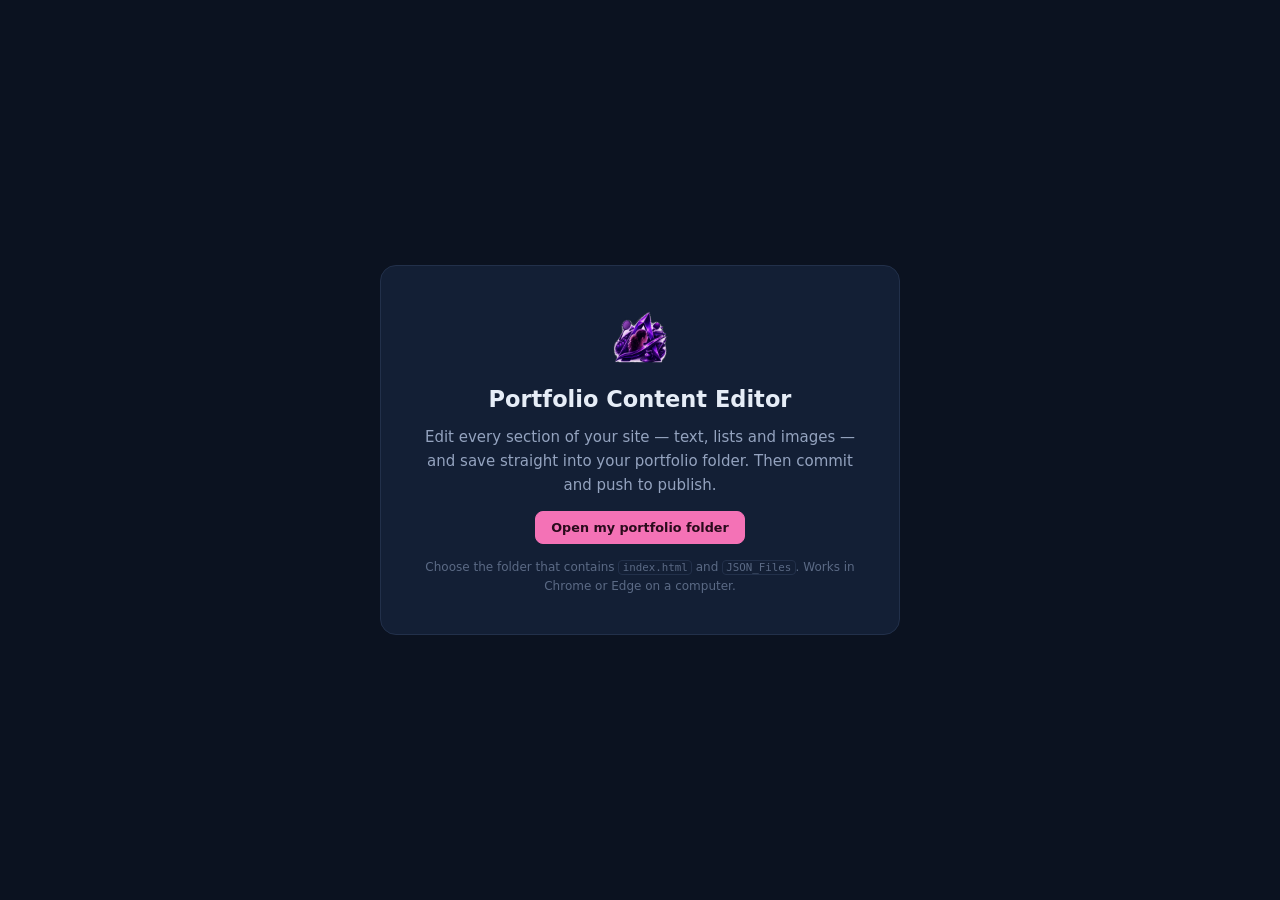
==== admin/index.html @ 447f1cd0 "Personal Projects, Achievements, What's New, HTML content editor, new day animation - Personal Proje" ====
<!DOCTYPE html>
<html lang="en">
<head>
  <meta charset="UTF-8" />
  <meta name="viewport" content="width=device-width, initial-scale=1.0" />
  <meta name="robots" content="noindex" />
  <title>Portfolio Content Editor</title>
  <link rel="icon" href="../Images/favicon.ico" />
  <link rel="stylesheet" href="admin.css" />
</head>
<body>

<!-- Start: pick the portfolio folder -->
<main class="start" id="start">
  <div class="start-card">
    <img src="../Images/logo-192.png" alt="" width="64" height="64" />
    <h1>Portfolio Content Editor</h1>
    <p>Edit every section of your site — text, lists and images — and save straight into your portfolio folder. Then commit and push to publish.</p>
    <button class="btn btn-primary" id="openFolder" type="button">Open my portfolio folder</button>
    <button class="btn" id="reopenFolder" type="button" hidden>Reopen <span id="lastFolder"></span></button>
    <p class="hint" id="startHint">Choose the folder that contains <code>index.html</code> and <code>JSON_Files</code>. Works in Chrome or Edge on a computer.</p>
    <p class="error" id="startError" hidden></p>
  </div>
</main>

<!-- Editor -->
<div class="app" id="app" hidden>
  <aside class="side">
    <div class="side-head">
      <img src="../Images/logo-192.png" alt="" width="32" height="32" />
      <div>
        <strong>Content Editor</strong>
        <span id="folderName"></span>
      </div>
    </div>
    <div class="quick">
      <span class="side-label">Quick add</span>
      <button class="btn btn-small" type="button" data-quick="achievement">+ Achievement</button>
      <button class="btn btn-small" type="button" data-quick="project">+ Personal project</button>
      <button class="btn btn-small" type="button" data-quick="news">+ What's New post</button>
    </div>
    <span class="side-label">Sections</span>
    <nav class="files" id="fileList"></nav>
  </aside>

  <main class="main">
    <header class="bar">
      <div>
        <h2 id="fileTitle">Choose a section</h2>
        <p id="fileDesc"></p>
      </div>
      <div class="bar-actions">
        <label class="switch"><input type="checkbox" id="rawToggle" /> <span>Raw JSON</span></label>
        <button class="btn" id="revertBtn" type="button" disabled>Undo changes</button>
        <button class="btn btn-primary" id="saveBtn" type="button" disabled>Save</button>
      </div>
    </header>
    <div class="editor" id="editor">
      <div class="welcome">
        <h3>Welcome back</h3>
        <p>Pick a section on the left. Changes are kept in this tab until you press <strong>Save</strong>, which writes the JSON file into your folder.</p>
        <ul>
          <li><strong>Lists</strong> of things (projects, photos, steps) can be added, reordered, duplicated or removed.</li>
          <li><strong>Images:</strong> use <em>Upload</em> next to any image field — the file is copied into your folder and the path is filled in.</li>
          <li><strong>Live numbers:</strong> write <code>{years}</code> or <code>{tenure}</code> in text, or <code>{auto}</code> as a timeline duration.</li>
          <li>Adding an achievement or personal project offers to post it to <strong>What's New</strong> too.</li>
          <li>To publish: commit and push the folder (e.g. GitHub Desktop or <code>git add -A &amp;&amp; git commit -m "Update content" &amp;&amp; git push</code>).</li>
        </ul>
      </div>
    </div>
  </main>
</div>

<!-- What's New prompt -->
<dialog class="dialog" id="newsDialog">
  <form method="dialog" id="newsForm">
    <h3>Add this to What's New?</h3>
    <p class="hint">It will appear at the top of the What's New page and as the "New" link on your homepage.</p>
    <label>Title <input name="title" required /></label>
    <label>Short text <textarea name="text" rows="3"></textarea></label>
    <div class="row">
      <label>Date <input name="date" type="date" required /></label>
      <label>Type
        <select name="type">
          <option value="achievement">Achievement</option>
          <option value="project">Project</option>
          <option value="site">Website</option>
          <option value="skill">Skill</option>
          <option value="certification">Certification</option>
          <option value="role">Role</option>
          <option value="other">Other</option>
        </select>
      </label>
    </div>
    <label>Link <input name="link" placeholder="#achievements or https://…" /></label>
    <label>Image (optional) <input name="image" placeholder="Path to an image in your folder" /></label>
    <div class="dialog-actions">
      <button class="btn" value="skip" type="submit">Not now</button>
      <button class="btn btn-primary" value="add" type="submit">Add to What's New</button>
    </div>
  </form>
</dialog>

<div class="toast" id="toast" role="status" aria-live="polite" hidden></div>

<script src="admin.js"></script>
</body>
</html>
---- admin/admin.css ----
/* Portfolio Content Editor — same Ocean pink palette as the site */
:root {
  --bg: #0b1220; --raised: #101a2c; --card: #131f35; --line: #22304a; --line-soft: #1a2640;
  --text: #e6edf7; --soft: #94a3bf; --muted: #5b6a85;
  --pink: #f472b6; --violet: #a78bfa; --ok: #22c55e; --bad: #f87171;
  --radius: 10px;
  font-family: 'Inter', system-ui, -apple-system, 'Segoe UI', sans-serif;
  color-scheme: dark;
}
* { box-sizing: border-box; }
html, body { margin: 0; height: 100%; background: var(--bg); color: var(--text); font-size: 15px; }
code { background: var(--card); border: 1px solid var(--line); border-radius: 4px; padding: 0 .3em; font-size: .9em; }
[hidden] { display: none !important; }

/* Buttons */
.btn {
  font: inherit; font-size: .85rem; font-weight: 500;
  border: 1px solid var(--line); background: var(--card); color: var(--text);
  border-radius: 8px; padding: .55rem 1rem; cursor: pointer;
  transition: border-color .2s, background .2s;
}
.btn:hover:not(:disabled) { border-color: var(--pink); }
.btn:disabled { opacity: .45; cursor: default; }
.btn-primary { background: var(--pink); border-color: var(--pink); color: #2a0b1c; font-weight: 600; }
.btn-primary:hover:not(:disabled) { background: #f9a8d4; }
.btn-small { padding: .35rem .7rem; font-size: .78rem; }
.btn-add { border-style: dashed; background: transparent; color: var(--pink); width: 100%; margin-top: .5rem; }
.icon {
  font: inherit; font-size: .8rem; line-height: 1;
  width: 28px; height: 28px; border-radius: 6px;
  border: 1px solid var(--line); background: var(--raised); color: var(--soft); cursor: pointer;
}
.icon:hover:not(:disabled) { color: var(--text); border-color: var(--violet); }
.icon:disabled { opacity: .35; cursor: default; }
.icon.danger:hover { color: var(--bad); border-color: var(--bad); }
:focus-visible { outline: 2px solid var(--pink); outline-offset: 2px; }

/* Start screen */
.start { min-height: 100%; display: grid; place-items: center; padding: 2rem; }
.start-card {
  max-width: 520px; text-align: center;
  background: var(--card); border: 1px solid var(--line); border-radius: 16px; padding: 2.5rem 2rem;
  display: flex; flex-direction: column; align-items: center; gap: .9rem;
}
.start-card h1 { margin: .3rem 0 0; font-size: 1.5rem; font-weight: 600; }
.start-card p { margin: 0; color: var(--soft); line-height: 1.6; }
.hint { font-size: .8rem; color: var(--muted) !important; }
.error { color: var(--bad) !important; font-size: .85rem; }

/* Layout */
.app { display: grid; grid-template-columns: 270px minmax(0, 1fr); height: 100%; }
.side { background: var(--raised); border-right: 1px solid var(--line); padding: 1.1rem; overflow-y: auto; display: flex; flex-direction: column; gap: .6rem; }
.side-head { display: flex; gap: .7rem; align-items: center; margin-bottom: .6rem; }
.side-head strong { display: block; }
.side-head span { font-size: .75rem; color: var(--muted); }
.side-label { font-size: .65rem; font-weight: 700; letter-spacing: .14em; text-transform: uppercase; color: var(--muted); margin-top: .6rem; }
.quick { display: flex; flex-direction: column; gap: .4rem; }
.quick .btn { text-align: left; color: var(--pink); }
.files { display: flex; flex-direction: column; gap: 2px; }
.file-btn {
  font: inherit; text-align: left; cursor: pointer;
  background: none; border: 0; border-radius: 8px; color: var(--soft);
  padding: .55rem .7rem; display: flex; flex-direction: column;
}
.file-btn small { font-size: .68rem; color: var(--muted); }
.file-btn:hover { background: var(--card); color: var(--text); }
.file-btn.active { background: rgba(244,114,182,.12); color: var(--pink); }
.file-btn.dirty span::after { content: ' ●'; color: var(--pink); }

.main { display: flex; flex-direction: column; min-width: 0; height: 100%; }
.bar {
  display: flex; justify-content: space-between; align-items: center; gap: 1rem; flex-wrap: wrap;
  padding: 1rem 1.5rem; border-bottom: 1px solid var(--line); background: var(--bg);
}
.bar h2 { margin: 0; font-size: 1.15rem; font-weight: 600; }
.bar p { margin: .2rem 0 0; font-size: .8rem; color: var(--soft); max-width: 70ch; }
.bar-actions { display: flex; gap: .6rem; align-items: center; }
.switch { display: inline-flex; gap: .4rem; align-items: center; font-size: .8rem; color: var(--soft); margin-right: .4rem; cursor: pointer; }
.editor { flex: 1; overflow-y: auto; padding: 1.5rem; }
.form { max-width: 900px; display: flex; flex-direction: column; gap: 1rem; }
.welcome { max-width: 680px; line-height: 1.7; color: var(--soft); }
.welcome h3 { color: var(--text); margin-top: 0; }
.note { margin: 0; font-size: .8rem; color: var(--muted); }

/* Fields */
.f { display: flex; flex-direction: column; gap: .35rem; }
.f-label { font-size: .75rem; font-weight: 600; color: var(--soft); }
.f-hint { font-size: .72rem; color: var(--muted); }
.f-check { flex-direction: row-reverse; justify-content: flex-end; align-items: center; gap: .6rem; }
input[type=text], input[type=number], input[type=date], input[type=month], textarea, select, dialog input, dialog textarea {
  font: inherit; font-size: .88rem;
  width: 100%;
  background: var(--raised); color: var(--text);
  border: 1px solid var(--line); border-radius: 8px;
  padding: .55rem .7rem;
}
textarea { resize: vertical; line-height: 1.5; }
input:focus, textarea:focus, select:focus { border-color: var(--pink); outline: none; }
.img-tools { display: flex; align-items: center; gap: .6rem; }
.thumb { width: 72px; height: 54px; object-fit: cover; border-radius: 6px; border: 1px solid var(--line); background: var(--raised); }

.group { border: 1px solid var(--line); border-radius: var(--radius); padding: 1rem; display: flex; flex-direction: column; gap: .9rem; margin: 0; }
.group legend { padding: 0 .4rem; font-size: .7rem; font-weight: 700; letter-spacing: .12em; text-transform: uppercase; color: var(--violet); }

.list { display: flex; flex-direction: column; gap: .5rem; }
.list-head { display: flex; align-items: center; gap: .5rem; }
.count { font-size: .68rem; color: var(--muted); background: var(--card); border-radius: 999px; padding: .1rem .5rem; }
.card { border: 1px solid var(--line); border-radius: var(--radius); background: var(--card); }
.card[open] { border-color: rgba(244,114,182,.4); }
.card summary { list-style: none; cursor: pointer; display: flex; justify-content: space-between; align-items: center; gap: 1rem; padding: .6rem .7rem .6rem 1rem; }
.card summary::-webkit-details-marker { display: none; }
.card summary::before { content: '▸'; color: var(--muted); margin-right: .2rem; transition: transform .2s; }
.card[open] summary::before { transform: rotate(90deg); }
.card-title { flex: 1; font-weight: 500; overflow: hidden; text-overflow: ellipsis; white-space: nowrap; }
.card-actions { display: flex; gap: .3rem; }
.card-body { padding: .3rem 1rem 1.1rem; display: flex; flex-direction: column; gap: .9rem; border-top: 1px solid var(--line-soft); padding-top: 1rem; }

.img-grid { display: grid; grid-template-columns: repeat(auto-fill, minmax(130px, 1fr)); gap: .6rem; }
.img-cell { background: var(--card); border: 1px solid var(--line); border-radius: 8px; overflow: hidden; display: flex; flex-direction: column; }
.img-cell img { width: 100%; aspect-ratio: 4 / 3; object-fit: cover; background: var(--raised); }
.img-name { font-size: .68rem; color: var(--muted); padding: .3rem .45rem 0; overflow: hidden; text-overflow: ellipsis; white-space: nowrap; }
.img-actions { display: flex; gap: .25rem; padding: .35rem .45rem .45rem; }
.img-add {
  font: inherit; cursor: pointer; border: 1px dashed var(--line); border-radius: 8px; background: transparent; color: var(--pink);
  display: flex; flex-direction: column; align-items: center; justify-content: center; gap: .2rem; min-height: 120px;
}
.img-add span { font-size: 1.6rem; line-height: 1; }
.img-add:hover { border-color: var(--pink); }

.note-row { display: grid; grid-template-columns: 180px minmax(0, 1fr) 28px; gap: .5rem; align-items: center; }

.raw-wrap { max-width: 1000px; display: flex; flex-direction: column; gap: .5rem; height: 100%; }
.raw { font-family: ui-monospace, Menlo, Consolas, monospace; font-size: .8rem; min-height: 70vh; }
.raw-msg { margin: 0; font-size: .8rem; }
.raw-msg.ok { color: var(--ok); } .raw-msg.bad { color: var(--bad); }

/* Dialog + toast */
.dialog { border: 1px solid var(--line); border-radius: 14px; background: var(--card); color: var(--text); padding: 1.5rem; width: min(520px, 92vw); }
.dialog::backdrop { background: rgba(3,6,14,.7); }
.dialog h3 { margin: 0 0 .3rem; }
.dialog form { display: flex; flex-direction: column; gap: .8rem; }
.dialog label { display: flex; flex-direction: column; gap: .3rem; font-size: .78rem; color: var(--soft); }
.dialog .row { display: grid; grid-template-columns: 1fr 1fr; gap: .8rem; }
.dialog-actions { display: flex; justify-content: flex-end; gap: .6rem; margin-top: .4rem; }
.toast {
  position: fixed; bottom: 1.2rem; left: 50%; transform: translateX(-50%);
  background: var(--card); border: 1px solid var(--ok); color: var(--text);
  padding: .7rem 1.1rem; border-radius: 10px; font-size: .85rem; box-shadow: 0 10px 30px rgba(0,0,0,.4); z-index: 50;
}
.toast.bad { border-color: var(--bad); }

@media (max-width: 760px) {
  .app { grid-template-columns: 1fr; height: auto; }
  .side { border-right: 0; border-bottom: 1px solid var(--line); }
  .main { height: auto; }
  .note-row { grid-template-columns: 1fr 28px; }
  .note-row input:nth-child(2) { grid-column: 1 / -1; grid-row: 2; }
}

.img-cell img.missing, .img-cell img:not([src]) { visibility: hidden; }
.thumb:not([src]) { visibility: hidden; }
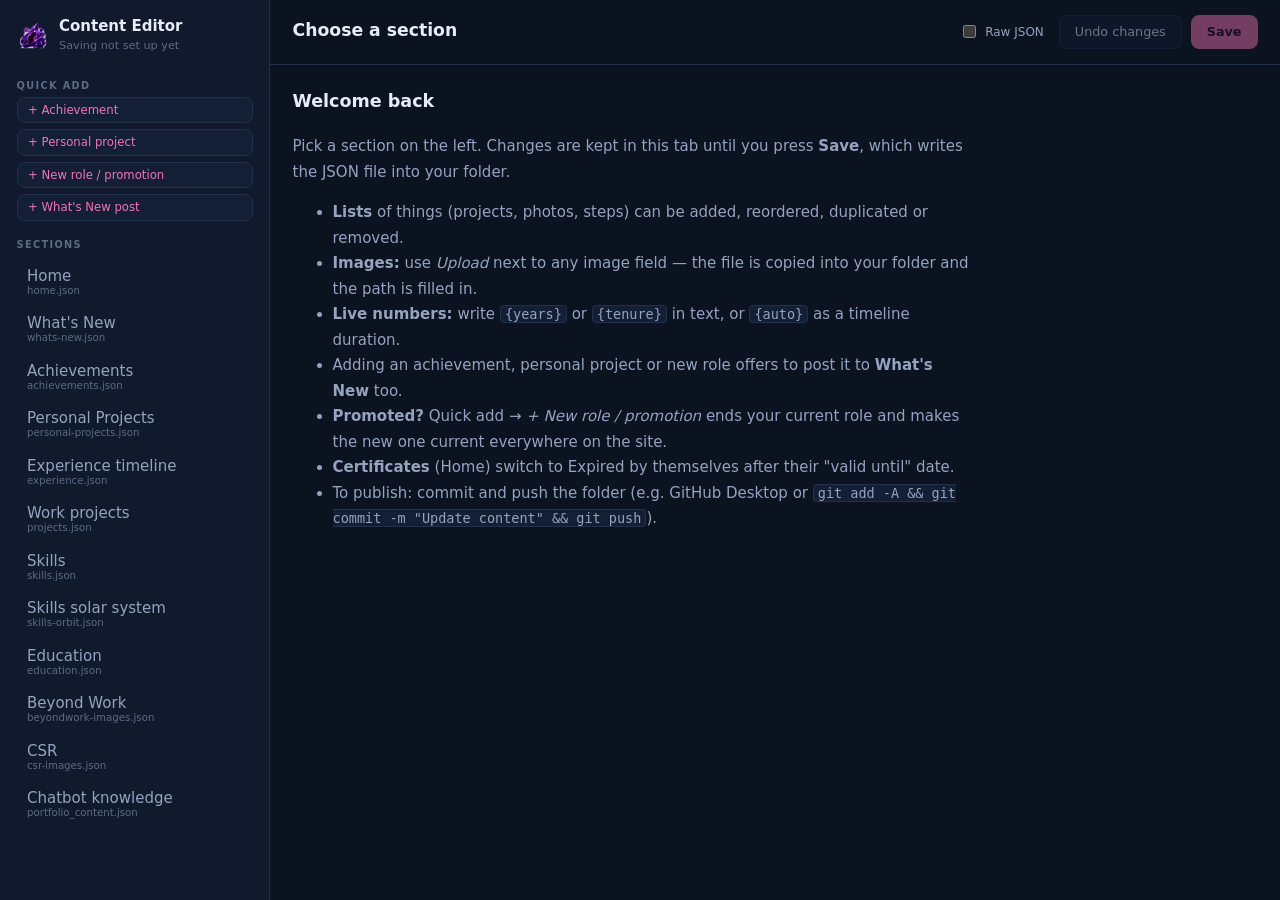
==== commit 108f9849: "Editor: open directly, no Live Server reloads, new items on top - Served by Live Server (or any web " ====
--- a/admin/index.html
+++ b/admin/index.html
@@ -7,11 +7,30 @@
   <title>Portfolio Content Editor</title>
   <link rel="icon" href="../Images/favicon.ico" />
   <link rel="stylesheet" href="admin.css" />
+  <script>
+    /* VS Code Live Server reloads any open page when a file in the folder
+       changes — including every image and JSON file this editor saves, which
+       would throw away unsaved edits ("Reload site?" pop-up). Live Server
+       listens on a WebSocket ending in /ws; the editor simply doesn't connect. */
+    (function () {
+      var RealWS = window.WebSocket;
+      if (!RealWS) return;
+      function Quiet(url, protocols) {
+        if (/\/ws\/?$/.test(String(url))) {
+          return { readyState: 3, send: function () {}, close: function () {}, addEventListener: function () {}, removeEventListener: function () {} };
+        }
+        return protocols ? new RealWS(url, protocols) : new RealWS(url);
+      }
+      Quiet.prototype = RealWS.prototype;
+      ['CONNECTING', 'OPEN', 'CLOSING', 'CLOSED'].forEach(function (k) { Quiet[k] = RealWS[k]; });
+      window.WebSocket = Quiet;
+    })();
+  </script>
 </head>
 <body>
 
 <!-- Start: pick the portfolio folder -->
-<main class="start" id="start">
+<main class="start" id="start" hidden>
   <div class="start-card">
     <img src="../Images/logo-192.png" alt="" width="64" height="64" />
     <h1>Portfolio Content Editor</h1>
@@ -37,6 +56,7 @@
       <span class="side-label">Quick add</span>
       <button class="btn btn-small" type="button" data-quick="achievement">+ Achievement</button>
       <button class="btn btn-small" type="button" data-quick="project">+ Personal project</button>
+      <button class="btn btn-small" type="button" data-quick="role">+ New role / promotion</button>
       <button class="btn btn-small" type="button" data-quick="news">+ What's New post</button>
     </div>
     <span class="side-label">Sections</span>
@@ -63,7 +83,9 @@
           <li><strong>Lists</strong> of things (projects, photos, steps) can be added, reordered, duplicated or removed.</li>
           <li><strong>Images:</strong> use <em>Upload</em> next to any image field — the file is copied into your folder and the path is filled in.</li>
           <li><strong>Live numbers:</strong> write <code>{years}</code> or <code>{tenure}</code> in text, or <code>{auto}</code> as a timeline duration.</li>
-          <li>Adding an achievement or personal project offers to post it to <strong>What's New</strong> too.</li>
+          <li>Adding an achievement, personal project or new role offers to post it to <strong>What's New</strong> too.</li>
+          <li><strong>Promoted?</strong> Quick add → <em>+ New role / promotion</em> ends your current role and makes the new one current everywhere on the site.</li>
+          <li><strong>Certificates</strong> (Home) switch to Expired by themselves after their "valid until" date.</li>
           <li>To publish: commit and push the folder (e.g. GitHub Desktop or <code>git add -A &amp;&amp; git commit -m "Update content" &amp;&amp; git push</code>).</li>
         </ul>
       </div>
@@ -92,7 +114,7 @@
         </select>
       </label>
     </div>
-    <label>Link <input name="link" placeholder="#achievements or https://…" /></label>
+    <label>Link <input name="link" list="sitePages" placeholder="Pick a page or paste a https:// address" /></label>
     <label>Image (optional) <input name="image" placeholder="Path to an image in your folder" /></label>
     <div class="dialog-actions">
       <button class="btn" value="skip" type="submit">Not now</button>
--- a/admin/admin.css
+++ b/admin/admin.css
@@ -159,3 +159,16 @@
 
 .img-cell img.missing, .img-cell img:not([src]) { visibility: hidden; }
 .thumb:not([src]) { visibility: hidden; }
+
+/* Icon picker */
+.icon-grid { display: grid; grid-template-columns: repeat(auto-fill, minmax(84px, 1fr)); gap: .45rem; }
+.icon-opt { font: inherit; cursor: pointer; border: 1px solid var(--line); background: var(--raised); color: var(--soft); border-radius: 8px; padding: .55rem .3rem .45rem; display: flex; flex-direction: column; align-items: center; gap: .3rem; }
+.icon-opt svg { width: 26px; height: 26px; }
+.icon-opt span { font-size: .62rem; white-space: nowrap; overflow: hidden; text-overflow: ellipsis; max-width: 100%; }
+.icon-opt:hover { border-color: var(--violet); color: var(--text); }
+.icon-opt.on { border-color: var(--pink); color: var(--pink); background: rgba(244,114,182,.1); }
+.icon-custom summary { cursor: pointer; font-size: .75rem; color: var(--muted); margin: .4rem 0; }
+/* Missing skill notes */
+.missing { display: flex; flex-wrap: wrap; gap: .4rem; align-items: center; margin-top: .4rem; }
+.missing .f-label { width: 100%; }
+.chip { font: inherit; font-size: .75rem; cursor: pointer; border: 1px dashed var(--pink); color: var(--pink); background: transparent; border-radius: 999px; padding: .25rem .7rem; }
